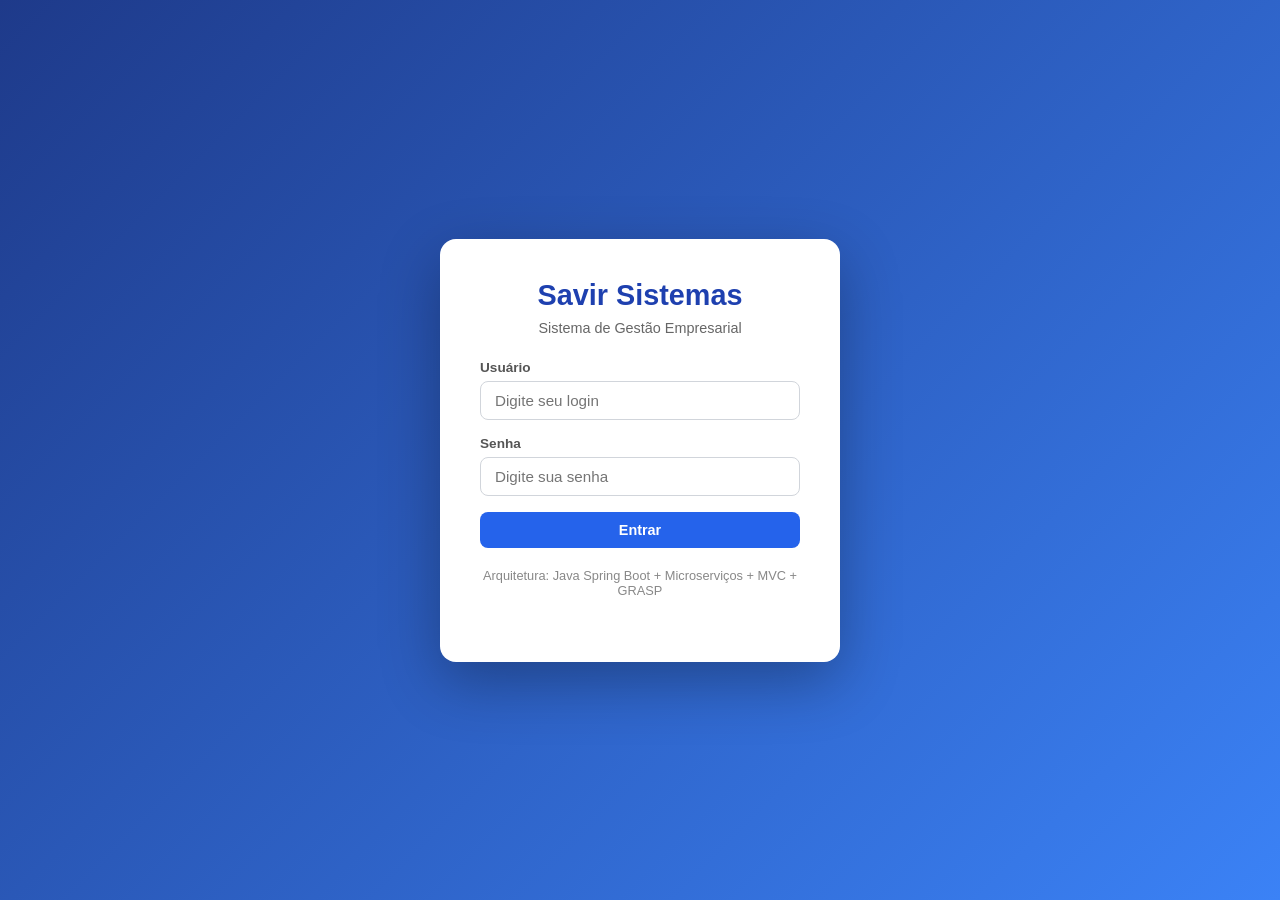
==== frontend/clients.html @ a827de11 "Initial commit for Java EB deployment" ====
<!DOCTYPE html>
<html lang="pt-br">
<head>
  <meta charset="UTF-8">
  <meta name="viewport" content="width=device-width, initial-scale=1.0">
  <title>Savir Sistemas - Clientes</title>
  <link rel="stylesheet" href="css/style.css">
</head>
<body>
  <header class="header" id="app-header"></header>
  <div class="container">
    <div class="card">
      <div class="card-header">
        <h2>Lista de Clientes</h2>
        <button class="btn btn-success" onclick="openModal()">Novo Cliente</button>
      </div>
      <div id="table-container"><p class="loading">Carregando...</p></div>
      <div class="info-banner admin" id="perm-admin" style="display:none">👑 Você é administrador e pode gerenciar todos os clientes.</div>
      <div class="info-banner user" id="perm-user" style="display:none">🔒 Você só pode editar/excluir os clientes que você criou.</div>
    </div>
  </div>

  <!-- Modal -->
  <div class="modal-overlay hidden" id="modal">
    <div class="modal">
      <h3 id="modal-title">Novo Cliente</h3>
      <form id="client-form">
        <input type="hidden" id="edit-id">
        <div class="form-group"><label>Nome</label><input type="text" id="f-name" required></div>
        <div class="form-group"><label>E-mail</label><input type="email" id="f-email" required></div>
        <div class="form-group"><label>Telefone</label><input type="text" id="f-phone" required></div>
        <div class="form-group"><label>Endereço</label><input type="text" id="f-address" required></div>
        <div class="modal-actions">
          <button type="button" class="btn btn-secondary" onclick="closeModal()">Cancelar</button>
          <button type="submit" class="btn btn-success">Gravar</button>
        </div>
      </form>
    </div>
  </div>

  <script src="js/app.js"></script>
  <script>
    requireAuth(); renderHeader();
    if (isAdmin()) document.getElementById('perm-admin').style.display = 'block';
    else document.getElementById('perm-user').style.display = 'block';

    let editingId = null;

    async function loadTable() {
      try {
        const list = await getClients();
        const tc = document.getElementById('table-container');
        if (list.length === 0) { tc.innerHTML = '<p class="loading">Nenhum cliente cadastrado.</p>'; return; }
        tc.innerHTML = '<table><thead><tr><th>ID</th><th>Nome</th><th>Email</th><th>Telefone</th><th>Endereço</th><th>Ações</th></tr></thead><tbody>' +
          list.map(c => '<tr><td>' + (c.id||'').slice(0,8) + '</td><td><strong>' + c.name + '</strong></td><td>' + c.email + '</td><td>' + c.phone + '</td><td>' + c.address + '</td><td>' +
            '<button class="action-btn action-edit" onclick="edit(\'' + c.id + '\')">Editar</button>' +
            '<button class="action-btn action-delete" onclick="del(\'' + c.id + '\')">Excluir</button>' +
          '</td></tr>').join('') + '</tbody></table>';
      } catch (e) { document.getElementById('table-container').innerHTML = '<div class="alert alert-error">' + e.message + '</div>'; }
    }

    function openModal() { editingId = null; document.getElementById('modal-title').textContent = 'Novo Cliente'; document.getElementById('client-form').reset(); document.getElementById('modal').classList.remove('hidden'); }
    function closeModal() { document.getElementById('modal').classList.add('hidden'); }

    async function edit(id) {
      editingId = id;
      const c = await getClientById(id);
      document.getElementById('modal-title').textContent = 'Editar Cliente';
      document.getElementById('f-name').value = c.name;
      document.getElementById('f-email').value = c.email;
      document.getElementById('f-phone').value = c.phone;
      document.getElementById('f-address').value = c.address;
      document.getElementById('modal').classList.remove('hidden');
    }

    async function del(id) {
      if (!confirm('Tem certeza que deseja excluir este cliente?')) return;
      try { await deleteClient(id); alert('✅ Cliente excluído!'); loadTable(); }
      catch (e) { alert('❌ ' + e.message); }
    }

    document.getElementById('client-form').addEventListener('submit', async (e) => {
      e.preventDefault();
      const data = { name: document.getElementById('f-name').value, email: document.getElementById('f-email').value, phone: document.getElementById('f-phone').value, address: document.getElementById('f-address').value };
      try {
        if (editingId) { await updateClient(editingId, data); alert('✅ Cliente atualizado!'); }
        else { await createClient(data); alert('✅ Cliente cadastrado!'); }
        closeModal(); loadTable();
      } catch (e) { alert('❌ ' + e.message); }
    });

    loadTable();
  </script>
</body>
</html>
---- frontend/css/style.css ----
/* ===== Savir Sistemas — CSS Puro (sem CDN) ===== */
* { margin: 0; padding: 0; box-sizing: border-box; }

body {
  font-family: 'Segoe UI', Tahoma, Geneva, Verdana, sans-serif;
  background: #f0f2f5;
  color: #333;
  min-height: 100vh;
}

/* Header */
.header {
  background: linear-gradient(135deg, #1e40af, #3b82f6);
  color: white;
  padding: 12px 24px;
  display: flex;
  justify-content: space-between;
  align-items: center;
  box-shadow: 0 2px 8px rgba(0,0,0,0.15);
}
.header h1 { font-size: 1.4rem; font-weight: 700; }
.header nav { display: flex; gap: 16px; align-items: center; }
.header nav a { color: rgba(255,255,255,0.9); text-decoration: none; font-size: 0.9rem; }
.header nav a:hover { color: white; }
.header .user-info { font-size: 0.85rem; color: rgba(255,255,255,0.8); }
.btn-logout {
  background: rgba(255,255,255,0.2);
  color: white;
  border: 1px solid rgba(255,255,255,0.3);
  padding: 6px 16px;
  border-radius: 6px;
  cursor: pointer;
  font-size: 0.85rem;
}
.btn-logout:hover { background: rgba(255,255,255,0.3); }

/* Login Page */
.login-container {
  display: flex;
  justify-content: center;
  align-items: center;
  min-height: 100vh;
  background: linear-gradient(135deg, #1e3a8a, #3b82f6);
}
.login-card {
  background: white;
  padding: 40px;
  border-radius: 16px;
  box-shadow: 0 20px 60px rgba(0,0,0,0.3);
  width: 100%;
  max-width: 400px;
}
.login-card h2 { text-align: center; color: #1e40af; margin-bottom: 8px; font-size: 1.8rem; }
.login-card p { text-align: center; color: #666; margin-bottom: 24px; font-size: 0.9rem; }

/* Forms */
.form-group { margin-bottom: 16px; }
.form-group label { display: block; font-weight: 600; margin-bottom: 6px; color: #555; font-size: 0.85rem; }
.form-group input, .form-group select {
  width: 100%;
  padding: 10px 14px;
  border: 1px solid #d1d5db;
  border-radius: 8px;
  font-size: 0.95rem;
  transition: border-color 0.2s;
}
.form-group input:focus, .form-group select:focus {
  outline: none;
  border-color: #3b82f6;
  box-shadow: 0 0 0 3px rgba(59,130,246,0.15);
}
.form-group input[readonly], .form-group input:disabled, .form-group select:disabled {
  background: #f3f4f6;
  color: #9ca3af;
  cursor: not-allowed;
}

/* Buttons */
.btn {
  padding: 10px 20px;
  border: none;
  border-radius: 8px;
  cursor: pointer;
  font-size: 0.9rem;
  font-weight: 600;
  transition: all 0.2s;
}
.btn-primary { background: #2563eb; color: white; width: 100%; }
.btn-primary:hover { background: #1d4ed8; }
.btn-success { background: #2563eb; color: white; }
.btn-success:hover { background: #1d4ed8; }
.btn-secondary { background: #e5e7eb; color: #374151; }
.btn-secondary:hover { background: #d1d5db; }
.btn-danger { background: #ef4444; color: white; }
.btn-danger:hover { background: #dc2626; }
.btn-sm { padding: 6px 14px; font-size: 0.8rem; }

/* Container */
.container { max-width: 1100px; margin: 24px auto; padding: 0 20px; }

/* Cards */
.card {
  background: white;
  border-radius: 12px;
  box-shadow: 0 1px 3px rgba(0,0,0,0.1);
  padding: 24px;
  margin-bottom: 20px;
}
.card-header {
  display: flex;
  justify-content: space-between;
  align-items: center;
  margin-bottom: 20px;
}
.card-header h2 { font-size: 1.5rem; color: #1f2937; }

/* Tables */
table { width: 100%; border-collapse: collapse; }
thead { background: #f9fafb; }
th { padding: 12px 16px; text-align: left; font-size: 0.75rem; font-weight: 600; color: #6b7280; text-transform: uppercase; letter-spacing: 0.05em; }
td { padding: 12px 16px; font-size: 0.9rem; border-top: 1px solid #f3f4f6; }
tr:hover { background: #f9fafb; }
.action-btn { background: none; border: none; cursor: pointer; font-size: 0.85rem; font-weight: 600; margin-right: 8px; }
.action-edit { color: #4f46e5; }
.action-edit:hover { color: #3730a3; }
.action-delete { color: #ef4444; }
.action-delete:hover { color: #dc2626; }

/* Dashboard */
.stats-grid { display: grid; grid-template-columns: repeat(auto-fit, minmax(200px, 1fr)); gap: 16px; margin-bottom: 24px; }
.stat-card {
  background: white;
  border-radius: 12px;
  padding: 24px;
  box-shadow: 0 1px 3px rgba(0,0,0,0.1);
  text-align: center;
}
.stat-card .stat-number { font-size: 2.5rem; font-weight: 700; color: #2563eb; }
.stat-card .stat-label { color: #6b7280; font-size: 0.9rem; margin-top: 4px; }

/* Modal overlay */
.modal-overlay {
  position: fixed; top: 0; left: 0; right: 0; bottom: 0;
  background: rgba(0,0,0,0.5);
  display: flex; justify-content: center; align-items: center;
  z-index: 1000;
}
.modal {
  background: white;
  border-radius: 16px;
  padding: 32px;
  width: 100%;
  max-width: 500px;
  box-shadow: 0 20px 60px rgba(0,0,0,0.3);
}
.modal h3 { margin-bottom: 20px; font-size: 1.3rem; }
.modal-actions { display: flex; gap: 12px; justify-content: flex-end; margin-top: 24px; }

/* Info banner */
.info-banner {
  padding: 12px 16px;
  border-radius: 8px;
  font-size: 0.85rem;
  margin-top: 16px;
}
.info-banner.admin { background: #eff6ff; color: #1e40af; border: 1px solid #bfdbfe; }
.info-banner.user { background: #fefce8; color: #854d0e; border: 1px solid #fde68a; }

/* Alert */
.alert { padding: 12px 16px; border-radius: 8px; margin-bottom: 16px; font-size: 0.9rem; }
.alert-error { background: #fef2f2; color: #991b1b; border: 1px solid #fecaca; }
.alert-success { background: #f0fdf4; color: #166534; border: 1px solid #bbf7d0; }

/* Responsive */
@media (max-width: 768px) {
  .header { flex-direction: column; gap: 8px; }
  .header nav { flex-wrap: wrap; justify-content: center; }
  .card-header { flex-direction: column; gap: 12px; }
  table { font-size: 0.8rem; }
  th, td { padding: 8px; }
  .stats-grid { grid-template-columns: 1fr 1fr; }
}

/* Dropdown */
.dropdown { position: relative; }
.dropdown-menu {
  display: none; position: absolute; top: 100%; left: 0;
  background: white; border-radius: 8px; box-shadow: 0 4px 12px rgba(0,0,0,0.15);
  min-width: 160px; z-index: 100; overflow: hidden;
}
.dropdown-menu.show { display: block; }
.dropdown-menu a {
  display: block; padding: 10px 16px; color: #333; text-decoration: none; font-size: 0.9rem;
}
.dropdown-menu a:hover { background: #f3f4f6; }

.hidden { display: none !important; }
.loading { text-align: center; padding: 40px; color: #6b7280; }
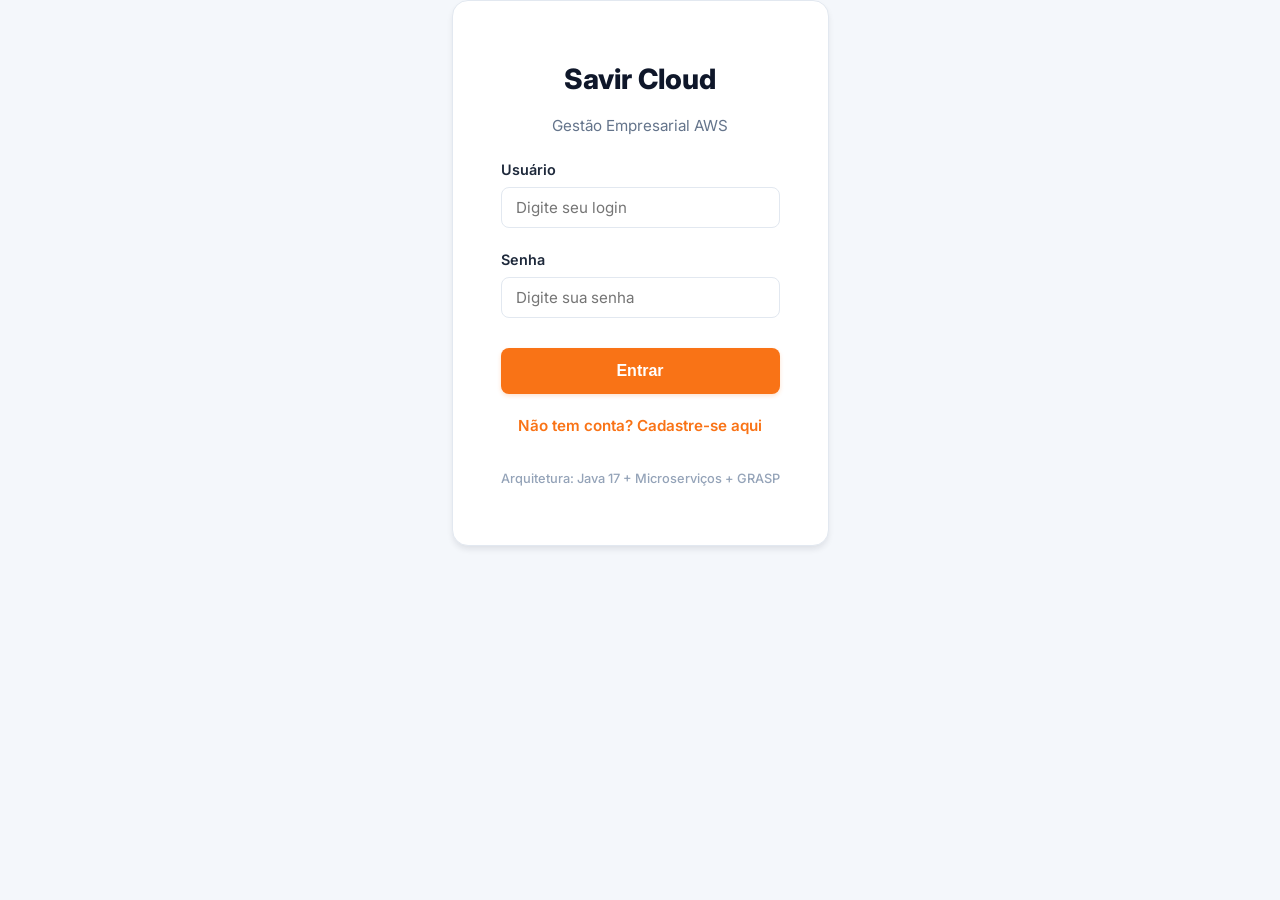
==== commit 26011736: "feat/security: Restringe edição/exclusão de clientes e produtos apenas para os criadores e administr" ====
--- a/frontend/clients.html
+++ b/frontend/clients.html
@@ -52,10 +52,15 @@
         const tc = document.getElementById('table-container');
         if (list.length === 0) { tc.innerHTML = '<p class="loading">Nenhum cliente cadastrado.</p>'; return; }
         tc.innerHTML = '<table><thead><tr><th>ID</th><th>Nome</th><th>Email</th><th>Telefone</th><th>Endereço</th><th>Ações</th></tr></thead><tbody>' +
-          list.map(c => '<tr><td>' + (c.id||'').slice(0,8) + '</td><td><strong>' + c.name + '</strong></td><td>' + c.email + '</td><td>' + c.phone + '</td><td>' + c.address + '</td><td>' +
-            '<button class="action-btn action-edit" onclick="edit(\'' + c.id + '\')">Editar</button>' +
-            '<button class="action-btn action-delete" onclick="del(\'' + c.id + '\')">Excluir</button>' +
-          '</td></tr>').join('') + '</tbody></table>';
+          list.map(c => {
+            const isOwner = c.createdBy === currentUser.id;
+            const canEdit = isOwner || isAdmin();
+            return '<tr><td>' + (c.id||'').slice(0,8) + '</td><td><strong>' + c.name + '</strong></td><td>' + c.email + '</td><td>' + c.phone + '</td><td>' + c.address + '</td><td>' +
+              (canEdit ? '<button class="action-btn action-edit" onclick="edit(\'' + c.id + '\')">Editar</button>' : '') +
+              (canEdit ? '<button class="action-btn action-delete" onclick="del(\'' + c.id + '\')">Excluir</button>' : '') +
+              (!canEdit ? '<span style="color:#999;font-size:0.8rem">Sem permissão</span>' : '') +
+            '</td></tr>';
+          }).join('') + '</tbody></table>';
       } catch (e) { document.getElementById('table-container').innerHTML = '<div class="alert alert-error">' + e.message + '</div>'; }
     }
 
--- a/frontend/css/style.css
+++ b/frontend/css/style.css
@@ -1,198 +1,365 @@
-/* ===== Savir Sistemas — CSS Puro (sem CDN) ===== */
-* { margin: 0; padding: 0; box-sizing: border-box; }
-
+/* Balanced Human-Crafted SaaS Theme (Navy & Coral) */
+@import url('https://fonts.googleapis.com/css2?family=Inter:wght@400;500;600;700&display=swap');
+
+:root {
+  /* Soft Background & Clean Cards */
+  --bg-color: #f4f7fb; 
+  --card-bg: #ffffff;
+  
+  /* Primary Text */
+  --text-primary: #1e293b; /* Dark Slate */
+  --text-secondary: #64748b;
+  --border-color: #e2e8f0;
+  
+  /* Brand Complementary Palette */
+  --brand-navy: #0f172a; /* Deep Navy Header */
+  --accent-coral: #f97316; /* Vibrant Coral/Orange for buttons/accents */
+  --accent-coral-hover: #ea580c;
+  
+  --success: #059669; /* Emerald for success */
+  --danger: #ef4444; /* Red for errors */
+  
+  --shadow-sm: 0 1px 3px rgba(15, 23, 42, 0.08);
+  --shadow-md: 0 4px 6px -1px rgba(15, 23, 42, 0.1);
+  --radius: 12px;
+}
+
+* { box-sizing: border-box; margin: 0; padding: 0; }
 body {
-  font-family: 'Segoe UI', Tahoma, Geneva, Verdana, sans-serif;
-  background: #f0f2f5;
-  color: #333;
-  min-height: 100vh;
+  font-family: 'Inter', sans-serif;
+  background-color: var(--bg-color);
+  color: var(--text-primary);
+  line-height: 1.6;
+  -webkit-font-smoothing: antialiased;
 }
 
 /* Header */
 .header {
-  background: linear-gradient(135deg, #1e40af, #3b82f6);
-  color: white;
-  padding: 12px 24px;
+  background-color: var(--brand-navy);
+  color: #ffffff;
+  padding: 0 2rem;
+  height: 64px;
   display: flex;
   justify-content: space-between;
   align-items: center;
-  box-shadow: 0 2px 8px rgba(0,0,0,0.15);
-}
-.header h1 { font-size: 1.4rem; font-weight: 700; }
-.header nav { display: flex; gap: 16px; align-items: center; }
-.header nav a { color: rgba(255,255,255,0.9); text-decoration: none; font-size: 0.9rem; }
-.header nav a:hover { color: white; }
-.header .user-info { font-size: 0.85rem; color: rgba(255,255,255,0.8); }
-.btn-logout {
-  background: rgba(255,255,255,0.2);
-  color: white;
-  border: 1px solid rgba(255,255,255,0.3);
-  padding: 6px 16px;
+  box-shadow: 0 2px 10px rgba(0,0,0,0.1);
+  position: sticky;
+  top: 0;
+  z-index: 100;
+}
+.header-logo {
+  font-size: 1.25rem;
+  font-weight: 700;
+  display: flex;
+  align-items: center;
+  gap: 10px;
+  letter-spacing: -0.5px;
+}
+.header-logo svg {
+  color: var(--accent-coral);
+}
+
+.nav-menu {
+  display: flex;
+  gap: 20px;
+  align-items: center;
+}
+.nav-link {
+  text-decoration: none;
+  color: #cbd5e1;
+  font-size: 0.95rem;
+  font-weight: 500;
+  transition: all 0.2s;
+  padding: 6px 12px;
   border-radius: 6px;
-  cursor: pointer;
+}
+.nav-link:hover {
+  color: #ffffff;
+  background-color: rgba(255, 255, 255, 0.1);
+}
+
+.header-actions {
+  display: flex;
+  align-items: center;
+  gap: 16px;
+}
+
+/* User Badge - Cleaned up to match site */
+.user-badge {
+  display: flex;
+  align-items: center;
+  gap: 8px;
   font-size: 0.85rem;
-}
-.btn-logout:hover { background: rgba(255,255,255,0.3); }
-
-/* Login Page */
-.login-container {
-  display: flex;
-  justify-content: center;
-  align-items: center;
-  min-height: 100vh;
-  background: linear-gradient(135deg, #1e3a8a, #3b82f6);
-}
-.login-card {
-  background: white;
-  padding: 40px;
-  border-radius: 16px;
-  box-shadow: 0 20px 60px rgba(0,0,0,0.3);
-  width: 100%;
-  max-width: 400px;
-}
-.login-card h2 { text-align: center; color: #1e40af; margin-bottom: 8px; font-size: 1.8rem; }
-.login-card p { text-align: center; color: #666; margin-bottom: 24px; font-size: 0.9rem; }
-
-/* Forms */
-.form-group { margin-bottom: 16px; }
-.form-group label { display: block; font-weight: 600; margin-bottom: 6px; color: #555; font-size: 0.85rem; }
-.form-group input, .form-group select {
-  width: 100%;
-  padding: 10px 14px;
-  border: 1px solid #d1d5db;
+  font-weight: 600;
+  color: #ffffff;
+  background-color: rgba(255, 255, 255, 0.1);
+  padding: 6px 14px;
+  border-radius: 20px;
+  border: 1px solid rgba(255, 255, 255, 0.2);
+}
+.user-badge svg { color: var(--accent-coral); }
+
+/* Dropdown */
+.dropdown { position: relative; }
+.dropdown-content {
+  display: none; /* Controlled by JS .show */
+  position: absolute;
+  top: 100%;
+  left: 0;
+  background: var(--card-bg);
+  border: 1px solid var(--border-color);
   border-radius: 8px;
-  font-size: 0.95rem;
-  transition: border-color 0.2s;
-}
-.form-group input:focus, .form-group select:focus {
-  outline: none;
-  border-color: #3b82f6;
-  box-shadow: 0 0 0 3px rgba(59,130,246,0.15);
-}
-.form-group input[readonly], .form-group input:disabled, .form-group select:disabled {
-  background: #f3f4f6;
-  color: #9ca3af;
-  cursor: not-allowed;
-}
+  box-shadow: var(--shadow-md);
+  min-width: 180px;
+  padding: 6px 0;
+  margin-top: 10px;
+  z-index: 200;
+}
+.dropdown-content.show {
+  display: block;
+  animation: slideDown 0.2s ease-out;
+}
+@keyframes slideDown {
+  from { opacity: 0; transform: translateY(-5px); }
+  to { opacity: 1; transform: translateY(0); }
+}
+
+.dropdown-content a {
+  display: block;
+  padding: 10px 16px;
+  color: var(--text-primary);
+  text-decoration: none;
+  font-size: 0.9rem;
+  font-weight: 500;
+  border-left: 3px solid transparent;
+  transition: all 0.2s;
+}
+.dropdown-content a:hover {
+  background: var(--bg-color);
+  border-left-color: var(--accent-coral);
+  color: var(--accent-coral);
+}
+
+/* Layout */
+.container {
+  max-width: 1100px;
+  margin: 2.5rem auto;
+  padding: 0 1.5rem;
+}
+.card {
+  background: var(--card-bg);
+  border: 1px solid var(--border-color);
+  border-radius: var(--radius);
+  padding: 2rem;
+  margin-bottom: 1.5rem;
+  box-shadow: var(--shadow-sm);
+}
+.card-header {
+  display: flex;
+  justify-content: space-between;
+  align-items: center;
+  margin-bottom: 1.5rem;
+  border-bottom: 1px solid var(--border-color);
+  padding-bottom: 1rem;
+}
+.card-header h2 {
+  font-size: 1.25rem;
+  font-weight: 700;
+  color: var(--brand-navy);
+}
+
+/* Typography & Lists */
+h3 { font-size: 1.1rem; font-weight: 600; margin-bottom: 12px; color: var(--brand-navy); }
+p { font-size: 0.95rem; color: var(--text-secondary); line-height: 1.6; }
 
 /* Buttons */
 .btn {
-  padding: 10px 20px;
-  border: none;
+  padding: 8px 16px;
   border-radius: 8px;
-  cursor: pointer;
   font-size: 0.9rem;
   font-weight: 600;
+  cursor: pointer;
+  border: none;
   transition: all 0.2s;
-}
-.btn-primary { background: #2563eb; color: white; width: 100%; }
-.btn-primary:hover { background: #1d4ed8; }
-.btn-success { background: #2563eb; color: white; }
-.btn-success:hover { background: #1d4ed8; }
-.btn-secondary { background: #e5e7eb; color: #374151; }
-.btn-secondary:hover { background: #d1d5db; }
-.btn-danger { background: #ef4444; color: white; }
-.btn-danger:hover { background: #dc2626; }
-.btn-sm { padding: 6px 14px; font-size: 0.8rem; }
-
-/* Container */
-.container { max-width: 1100px; margin: 24px auto; padding: 0 20px; }
-
-/* Cards */
-.card {
-  background: white;
-  border-radius: 12px;
-  box-shadow: 0 1px 3px rgba(0,0,0,0.1);
-  padding: 24px;
-  margin-bottom: 20px;
-}
-.card-header {
-  display: flex;
-  justify-content: space-between;
-  align-items: center;
-  margin-bottom: 20px;
-}
-.card-header h2 { font-size: 1.5rem; color: #1f2937; }
+  display: inline-flex;
+  align-items: center;
+  gap: 8px;
+}
+.btn-primary {
+  background: var(--accent-coral);
+  color: #fff;
+  box-shadow: 0 2px 4px rgba(249, 115, 22, 0.2);
+}
+.btn-primary:hover {
+  background: var(--accent-coral-hover);
+  transform: translateY(-1px);
+}
+.btn-success { background: var(--success); color: white; }
+.btn-success:hover { background: #047857; }
+
+.btn-outline {
+  background: transparent;
+  border: 1px solid rgba(255,255,255,0.4);
+  color: #ffffff;
+}
+.btn-outline:hover {
+  background: rgba(255,255,255,0.1);
+}
+.btn-secondary {
+  background: #f1f5f9;
+  color: var(--text-primary);
+  border: 1px solid var(--border-color);
+}
+.btn-secondary:hover {
+  background: #e2e8f0;
+}
+
+/* Dashboard Stats */
+.stats-grid {
+  display: grid;
+  grid-template-columns: repeat(3, 1fr);
+  gap: 1.5rem;
+}
+.stat-card {
+  padding: 1.5rem;
+  background: #ffffff;
+  border: 1px solid var(--border-color);
+  border-radius: var(--radius);
+  box-shadow: var(--shadow-sm);
+  display: flex;
+  flex-direction: column;
+  position: relative;
+  overflow: hidden;
+}
+/* Subtle top border for stats */
+.stat-card::before {
+  content: ''; position: absolute; top: 0; left: 0; right: 0; height: 4px;
+}
+.stat-card:nth-child(1)::before { background: var(--brand-navy); }
+.stat-card:nth-child(2)::before { background: var(--accent-coral); }
+.stat-card:nth-child(3)::before { background: var(--success); }
+
+.stat-label {
+  font-size: 0.8rem;
+  font-weight: 600;
+  text-transform: uppercase;
+  color: var(--text-secondary);
+  letter-spacing: 0.5px;
+  margin-bottom: 8px;
+}
+.stat-number {
+  font-size: 2.2rem;
+  font-weight: 800;
+  color: var(--brand-navy);
+  line-height: 1;
+}
+
+/* Activity Feed */
+.activity-feed { display: flex; flex-direction: column; gap: 12px; margin-top: 10px; }
+.activity-item {
+  display: flex;
+  align-items: flex-start;
+  gap: 12px;
+  padding: 12px;
+  background: var(--bg-color);
+  border-radius: 8px;
+}
+.activity-dot { 
+  width: 10px; height: 10px; 
+  border-radius: 50%; 
+  margin-top: 5px;
+}
+.activity-dot.blue { background: var(--brand-navy); }
+.activity-dot.green { background: var(--success); }
+.activity-dot.red { background: var(--accent-coral); }
+.activity-content { flex: 1; font-size: 0.9rem; font-weight: 500; color: var(--text-primary); }
+.activity-time { font-size: 0.8rem; color: var(--text-secondary); display: block; margin-top: 2px;}
 
 /* Tables */
-table { width: 100%; border-collapse: collapse; }
-thead { background: #f9fafb; }
-th { padding: 12px 16px; text-align: left; font-size: 0.75rem; font-weight: 600; color: #6b7280; text-transform: uppercase; letter-spacing: 0.05em; }
-td { padding: 12px 16px; font-size: 0.9rem; border-top: 1px solid #f3f4f6; }
-tr:hover { background: #f9fafb; }
-.action-btn { background: none; border: none; cursor: pointer; font-size: 0.85rem; font-weight: 600; margin-right: 8px; }
-.action-edit { color: #4f46e5; }
-.action-edit:hover { color: #3730a3; }
-.action-delete { color: #ef4444; }
-.action-delete:hover { color: #dc2626; }
-
-/* Dashboard */
-.stats-grid { display: grid; grid-template-columns: repeat(auto-fit, minmax(200px, 1fr)); gap: 16px; margin-bottom: 24px; }
-.stat-card {
-  background: white;
-  border-radius: 12px;
-  padding: 24px;
-  box-shadow: 0 1px 3px rgba(0,0,0,0.1);
-  text-align: center;
-}
-.stat-card .stat-number { font-size: 2.5rem; font-weight: 700; color: #2563eb; }
-.stat-card .stat-label { color: #6b7280; font-size: 0.9rem; margin-top: 4px; }
-
-/* Modal overlay */
-.modal-overlay {
-  position: fixed; top: 0; left: 0; right: 0; bottom: 0;
-  background: rgba(0,0,0,0.5);
-  display: flex; justify-content: center; align-items: center;
-  z-index: 1000;
-}
-.modal {
-  background: white;
-  border-radius: 16px;
-  padding: 32px;
-  width: 100%;
-  max-width: 500px;
-  box-shadow: 0 20px 60px rgba(0,0,0,0.3);
-}
-.modal h3 { margin-bottom: 20px; font-size: 1.3rem; }
-.modal-actions { display: flex; gap: 12px; justify-content: flex-end; margin-top: 24px; }
-
-/* Info banner */
-.info-banner {
-  padding: 12px 16px;
-  border-radius: 8px;
-  font-size: 0.85rem;
-  margin-top: 16px;
-}
-.info-banner.admin { background: #eff6ff; color: #1e40af; border: 1px solid #bfdbfe; }
-.info-banner.user { background: #fefce8; color: #854d0e; border: 1px solid #fde68a; }
-
-/* Alert */
-.alert { padding: 12px 16px; border-radius: 8px; margin-bottom: 16px; font-size: 0.9rem; }
-.alert-error { background: #fef2f2; color: #991b1b; border: 1px solid #fecaca; }
-.alert-success { background: #f0fdf4; color: #166534; border: 1px solid #bbf7d0; }
-
-/* Responsive */
-@media (max-width: 768px) {
-  .header { flex-direction: column; gap: 8px; }
-  .header nav { flex-wrap: wrap; justify-content: center; }
-  .card-header { flex-direction: column; gap: 12px; }
-  table { font-size: 0.8rem; }
-  th, td { padding: 8px; }
-  .stats-grid { grid-template-columns: 1fr 1fr; }
-}
-
-/* Dropdown */
-.dropdown { position: relative; }
-.dropdown-menu {
-  display: none; position: absolute; top: 100%; left: 0;
-  background: white; border-radius: 8px; box-shadow: 0 4px 12px rgba(0,0,0,0.15);
-  min-width: 160px; z-index: 100; overflow: hidden;
-}
-.dropdown-menu.show { display: block; }
-.dropdown-menu a {
-  display: block; padding: 10px 16px; color: #333; text-decoration: none; font-size: 0.9rem;
-}
-.dropdown-menu a:hover { background: #f3f4f6; }
-
+table { width: 100%; border-collapse: separate; border-spacing: 0; }
+th { 
+  text-align: left; 
+  padding: 12px 16px; 
+  border-bottom: 2px solid var(--border-color); 
+  background: #f8fafc;
+  font-size: 0.85rem; 
+  font-weight: 600; 
+  color: var(--text-secondary); 
+  text-transform: uppercase;
+}
+td { 
+  padding: 16px; 
+  border-bottom: 1px solid var(--border-color); 
+  font-size: 0.95rem; 
+  color: var(--text-primary);
+}
+tr:last-child td { border-bottom: none; }
+tr:hover td { background-color: #f8fafc; }
+
+.action-btn { 
+  background: none; border: none; cursor: pointer; 
+  font-size: 0.85rem; margin-right: 12px; font-weight: 600; 
+  padding: 6px 12px; border-radius: 6px; transition: all 0.2s;
+}
+.action-edit { color: var(--brand-navy); background: #f1f5f9; }
+.action-edit:hover { background: var(--brand-navy); color: white; }
+.action-delete { color: var(--danger); background: #fef2f2; }
+.action-delete:hover { background: var(--danger); color: white; }
+
+/* Modals */
+.modal-overlay { 
+  position: fixed; inset: 0; 
+  background: rgba(15, 23, 42, 0.5); 
+  backdrop-filter: blur(2px);
+  display: flex; align-items: center; justify-content: center; z-index: 1000; 
+  animation: fadeIn 0.2s ease-out;
+}
+.modal { 
+  background: var(--card-bg); width: 100%; max-width: 450px; 
+  padding: 2.5rem; border-radius: 12px; 
+  box-shadow: 0 20px 40px rgba(0, 0, 0, 0.1); 
+  animation: slideUp 0.3s cubic-bezier(0.16, 1, 0.3, 1);
+}
+.modal h3 { margin-bottom: 1.5rem; font-size: 1.25rem; font-weight: 700; color: var(--brand-navy); }
 .hidden { display: none !important; }
-.loading { text-align: center; padding: 40px; color: #6b7280; }
+
+/* Forms */
+.form-group { margin-bottom: 1.25rem; }
+.form-group label { display: block; font-size: 0.9rem; font-weight: 600; margin-bottom: 6px; color: var(--text-primary); }
+.form-group input, .form-group select { 
+  width: 100%; padding: 10px 14px; 
+  border: 1px solid var(--border-color); 
+  border-radius: 8px; font-size: 0.95rem; font-family: inherit; 
+  transition: all 0.2s; background: #ffffff;
+}
+.form-group input:focus, .form-group select:focus { 
+  outline: none; border-color: var(--accent-coral); 
+  box-shadow: 0 0 0 3px rgba(249, 115, 22, 0.15); 
+}
+.form-group input[readonly], .form-group input:disabled { background: #f8fafc; color: #94a3b8; cursor: not-allowed; }
+.modal-actions { display: flex; justify-content: flex-end; gap: 12px; margin-top: 2rem; }
+
+/* Alerts */
+.info-banner { 
+  padding: 14px 16px; border-radius: 8px; font-size: 0.95rem; font-weight: 500; 
+  margin-bottom: 1.5rem; border: 1px solid var(--border-color); 
+  display: flex; align-items: center; gap: 10px;
+}
+.info-banner.admin { background: #f0fdf4; color: #166534; border-left: 4px solid var(--success); }
+.info-banner.user { background: #f8fafc; color: var(--text-secondary); border-left: 4px solid #cbd5e1; }
+
+/* Login */
+.login-body { display: flex; align-items: center; justify-content: center; background: var(--bg-color); }
+.login-card { 
+  width: 100%; max-width: 480px; padding: 3.5rem 3rem; 
+  border-radius: 16px; 
+  background: var(--card-bg);
+  border: 1px solid var(--border-color);
+  box-shadow: var(--shadow-md);
+}
+.login-card h2 { margin-bottom: 2rem; font-size: 1.75rem; font-weight: 800; text-align: center; color: var(--brand-navy); }
+.login-card .btn { width: 100%; padding: 12px; justify-content: center; margin-top: 1rem; font-size: 1rem; }
+
+/* Animations */
+@keyframes fadeIn { from { opacity: 0; } to { opacity: 1; } }
+@keyframes slideUp { from { opacity: 0; transform: translateY(20px); } to { opacity: 1; transform: translateY(0); } }
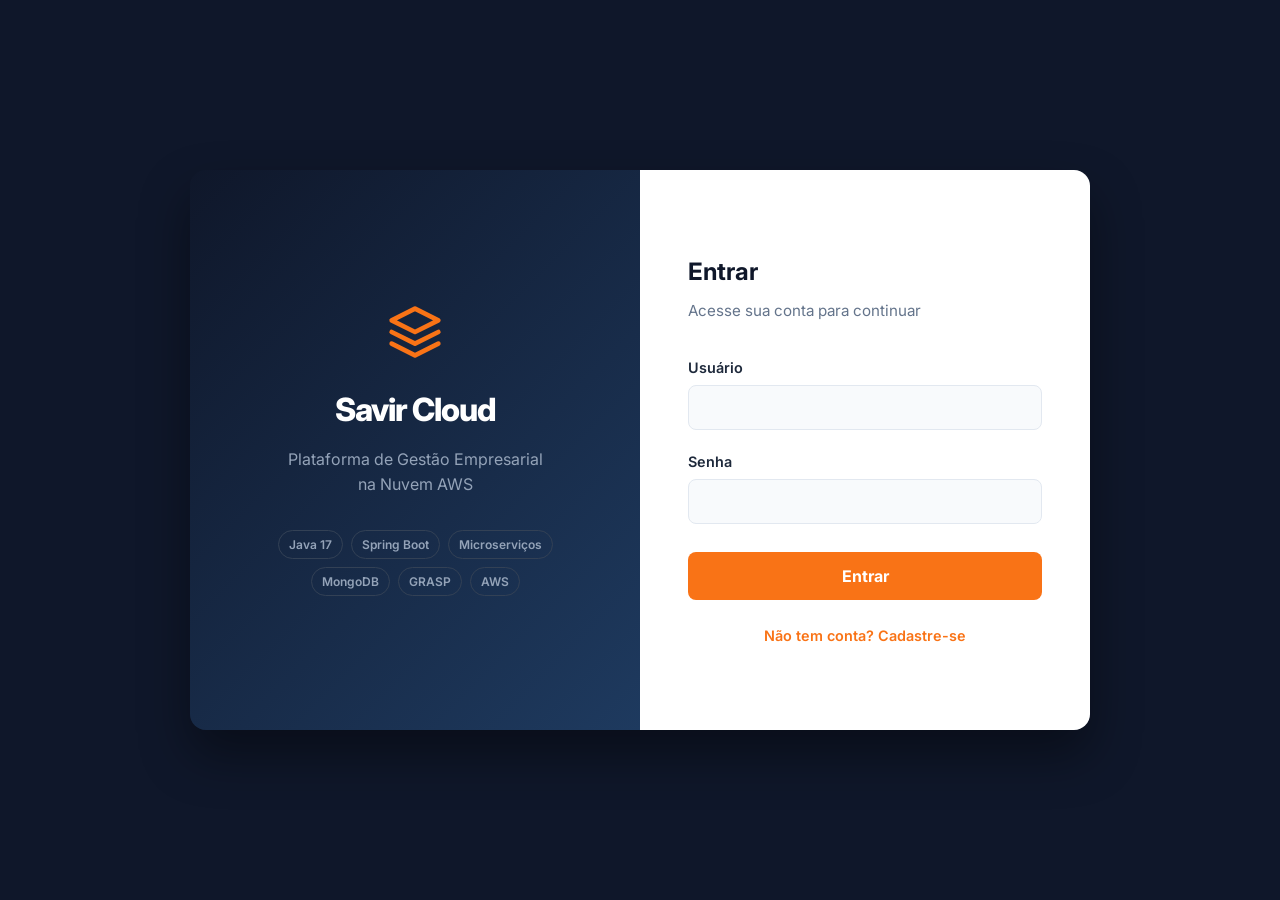
==== commit 20ddab6f: "feat: Tela de login redesenhada split-screen e permissões de propriedade em clientes/produtos" ====
--- a/frontend/clients.html
+++ b/frontend/clients.html
@@ -3,7 +3,7 @@
 <head>
   <meta charset="UTF-8">
   <meta name="viewport" content="width=device-width, initial-scale=1.0">
-  <title>Savir Sistemas - Clientes</title>
+  <title>Savir Cloud - Clientes</title>
   <link rel="stylesheet" href="css/style.css">
 </head>
 <body>
@@ -12,15 +12,14 @@
     <div class="card">
       <div class="card-header">
         <h2>Lista de Clientes</h2>
-        <button class="btn btn-success" onclick="openModal()">Novo Cliente</button>
+        <button class="btn btn-primary" onclick="openModal()">Novo Cliente</button>
       </div>
       <div id="table-container"><p class="loading">Carregando...</p></div>
-      <div class="info-banner admin" id="perm-admin" style="display:none">👑 Você é administrador e pode gerenciar todos os clientes.</div>
-      <div class="info-banner user" id="perm-user" style="display:none">🔒 Você só pode editar/excluir os clientes que você criou.</div>
+      <div class="info-banner admin" id="perm-admin" style="display:none">Você é administrador e pode gerenciar todos os clientes.</div>
+      <div class="info-banner user" id="perm-user" style="display:none">Você só pode editar/excluir os clientes que você criou.</div>
     </div>
   </div>
 
-  <!-- Modal -->
   <div class="modal-overlay hidden" id="modal">
     <div class="modal">
       <h3 id="modal-title">Novo Cliente</h3>
@@ -32,7 +31,7 @@
         <div class="form-group"><label>Endereço</label><input type="text" id="f-address" required></div>
         <div class="modal-actions">
           <button type="button" class="btn btn-secondary" onclick="closeModal()">Cancelar</button>
-          <button type="submit" class="btn btn-success">Gravar</button>
+          <button type="submit" class="btn btn-primary">Gravar</button>
         </div>
       </form>
     </div>
@@ -54,11 +53,9 @@
         tc.innerHTML = '<table><thead><tr><th>ID</th><th>Nome</th><th>Email</th><th>Telefone</th><th>Endereço</th><th>Ações</th></tr></thead><tbody>' +
           list.map(c => {
             const isOwner = c.createdBy === currentUser.id;
-            const canEdit = isOwner || isAdmin();
+            const canManage = isAdmin() || isOwner;
             return '<tr><td>' + (c.id||'').slice(0,8) + '</td><td><strong>' + c.name + '</strong></td><td>' + c.email + '</td><td>' + c.phone + '</td><td>' + c.address + '</td><td>' +
-              (canEdit ? '<button class="action-btn action-edit" onclick="edit(\'' + c.id + '\')">Editar</button>' : '') +
-              (canEdit ? '<button class="action-btn action-delete" onclick="del(\'' + c.id + '\')">Excluir</button>' : '') +
-              (!canEdit ? '<span style="color:#999;font-size:0.8rem">Sem permissão</span>' : '') +
+              (canManage ? '<button class="action-btn action-edit" onclick="edit(\'' + c.id + '\')">Editar</button><button class="action-btn action-delete" onclick="del(\'' + c.id + '\')">Excluir</button>' : '<span style="color:#94a3b8;font-size:0.8rem">Somente leitura</span>') +
             '</td></tr>';
           }).join('') + '</tbody></table>';
       } catch (e) { document.getElementById('table-container').innerHTML = '<div class="alert alert-error">' + e.message + '</div>'; }
@@ -68,8 +65,9 @@
     function closeModal() { document.getElementById('modal').classList.add('hidden'); }
 
     async function edit(id) {
+      const c = await getClientById(id);
+      if (!isAdmin() && c.createdBy !== currentUser.id) { alert('Você não tem permissão para editar este cliente.'); return; }
       editingId = id;
-      const c = await getClientById(id);
       document.getElementById('modal-title').textContent = 'Editar Cliente';
       document.getElementById('f-name').value = c.name;
       document.getElementById('f-email').value = c.email;
@@ -80,18 +78,18 @@
 
     async function del(id) {
       if (!confirm('Tem certeza que deseja excluir este cliente?')) return;
-      try { await deleteClient(id); alert('✅ Cliente excluído!'); loadTable(); }
-      catch (e) { alert('❌ ' + e.message); }
+      try { await deleteClient(id); alert('Cliente excluído!'); loadTable(); }
+      catch (e) { alert('Erro: ' + e.message); }
     }
 
     document.getElementById('client-form').addEventListener('submit', async (e) => {
       e.preventDefault();
       const data = { name: document.getElementById('f-name').value, email: document.getElementById('f-email').value, phone: document.getElementById('f-phone').value, address: document.getElementById('f-address').value };
       try {
-        if (editingId) { await updateClient(editingId, data); alert('✅ Cliente atualizado!'); }
-        else { await createClient(data); alert('✅ Cliente cadastrado!'); }
+        if (editingId) { await updateClient(editingId, data); alert('Cliente atualizado!'); }
+        else { data.createdBy = currentUser.id; await createClient(data); alert('Cliente cadastrado!'); }
         closeModal(); loadTable();
-      } catch (e) { alert('❌ ' + e.message); }
+      } catch (e) { alert('Erro: ' + e.message); }
     });
 
     loadTable();
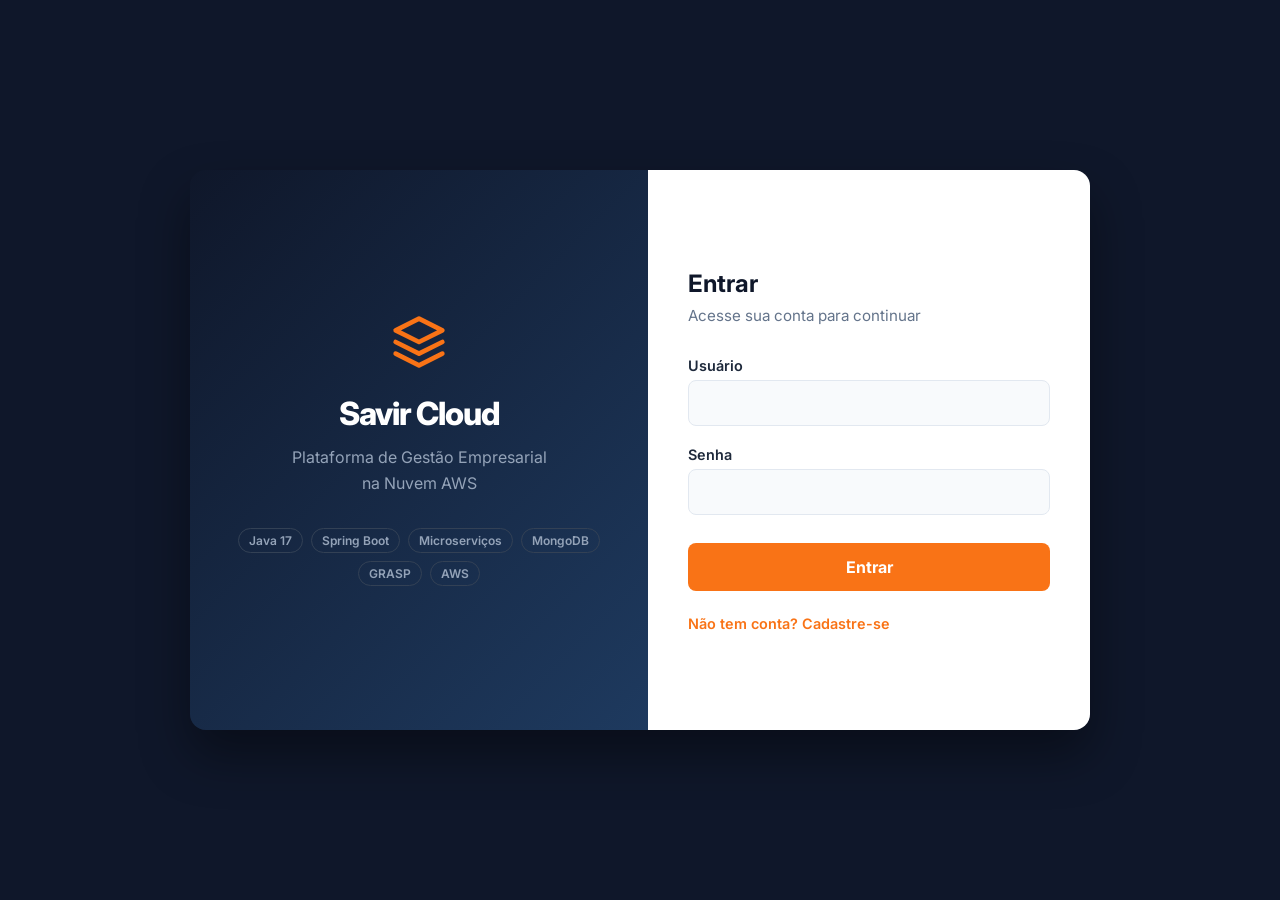
==== commit bff36248: "feat: Adiciona validacoes basicas para clientes, produtos e usuarios" ====
--- a/frontend/clients.html
+++ b/frontend/clients.html
@@ -84,7 +84,15 @@
 
     document.getElementById('client-form').addEventListener('submit', async (e) => {
       e.preventDefault();
-      const data = { name: document.getElementById('f-name').value, email: document.getElementById('f-email').value, phone: document.getElementById('f-phone').value, address: document.getElementById('f-address').value };
+      const email = document.getElementById('f-email').value;
+      const phone = document.getElementById('f-phone').value;
+      const address = document.getElementById('f-address').value;
+
+      if (!email.includes('@')) { alert('O e-mail deve conter um @ válido.'); return; }
+      if (!/^\d{2}/.test(phone.replace(/\D/g, '')) || phone.replace(/\D/g, '').length < 10) { alert('O telefone deve conter um DDD válido (ex: 85) e o número.'); return; }
+      if (!/^(rua|av\.|avenida|av|travessa)\b/i.test(address)) { alert('O endereço deve começar com Rua ou Avenida (Av).'); return; }
+
+      const data = { name: document.getElementById('f-name').value, email, phone, address };
       try {
         if (editingId) { await updateClient(editingId, data); alert('Cliente atualizado!'); }
         else { data.createdBy = currentUser.id; await createClient(data); alert('Cliente cadastrado!'); }
